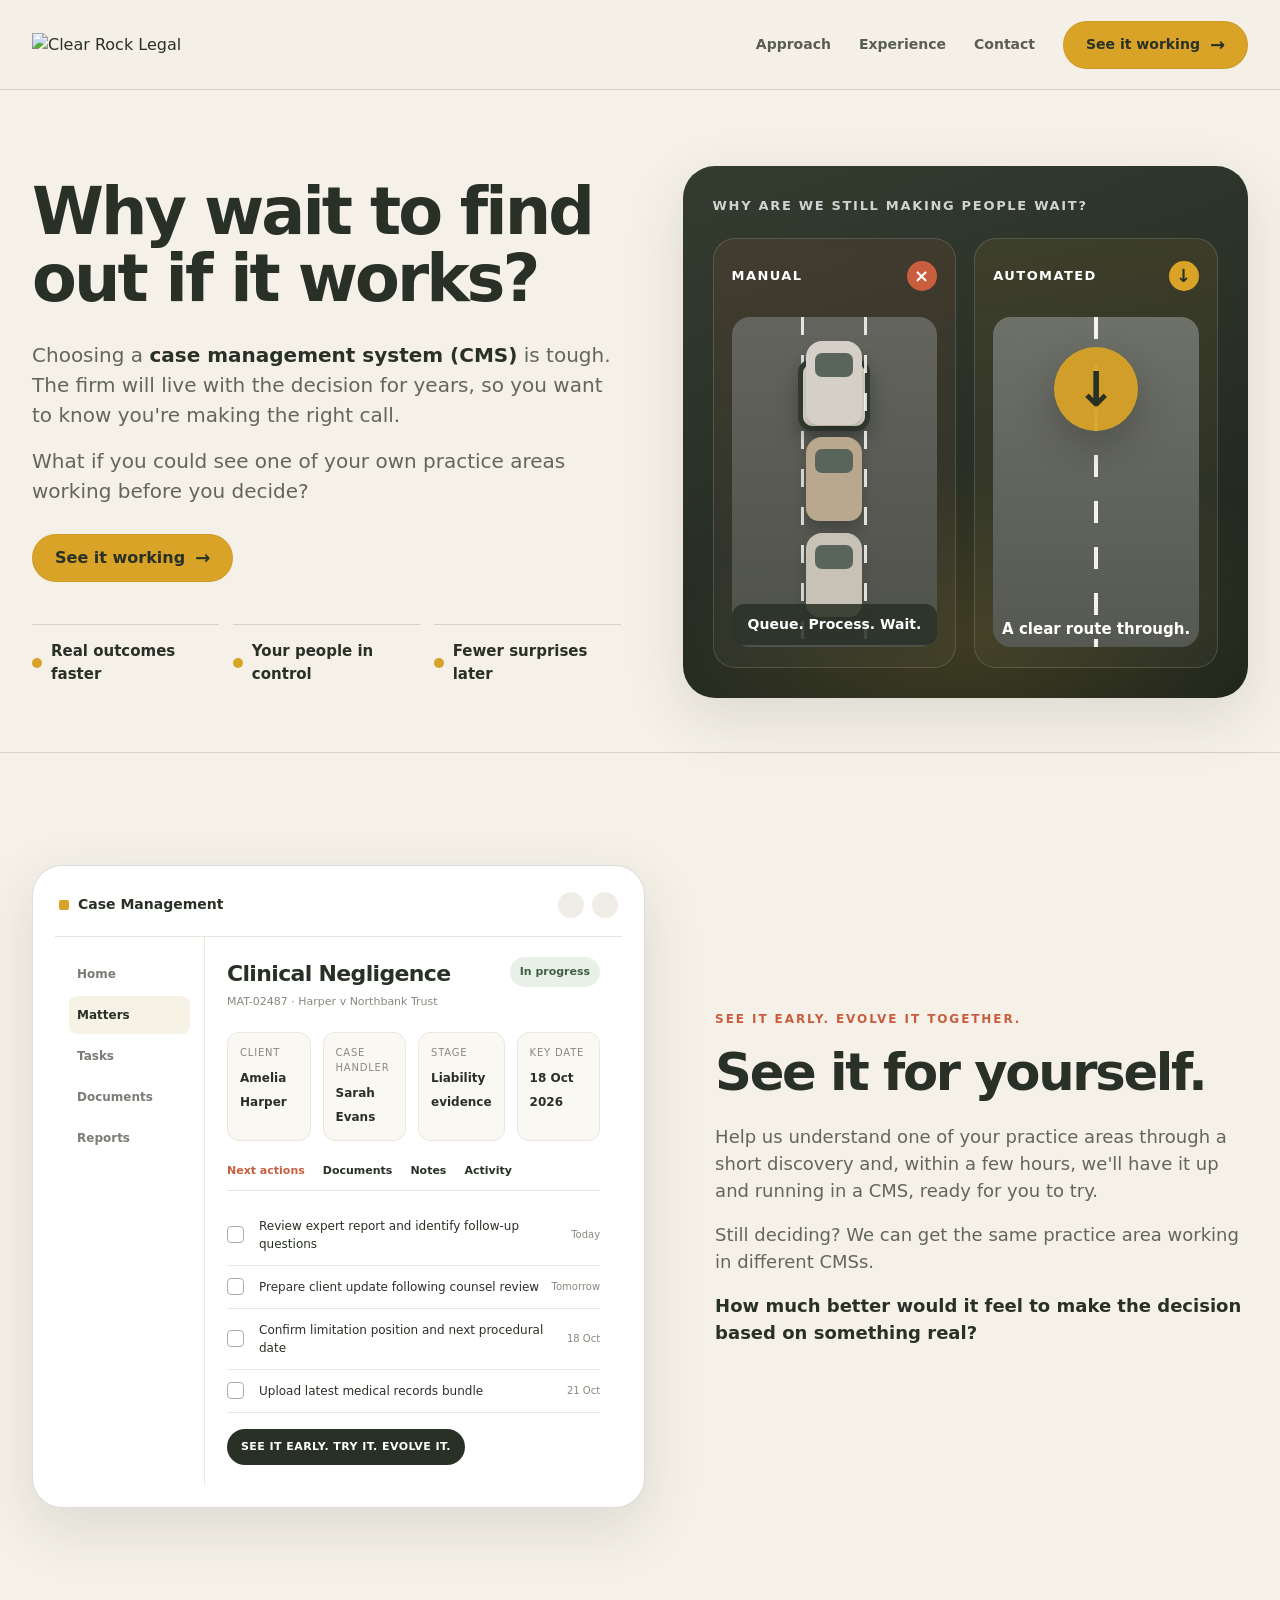
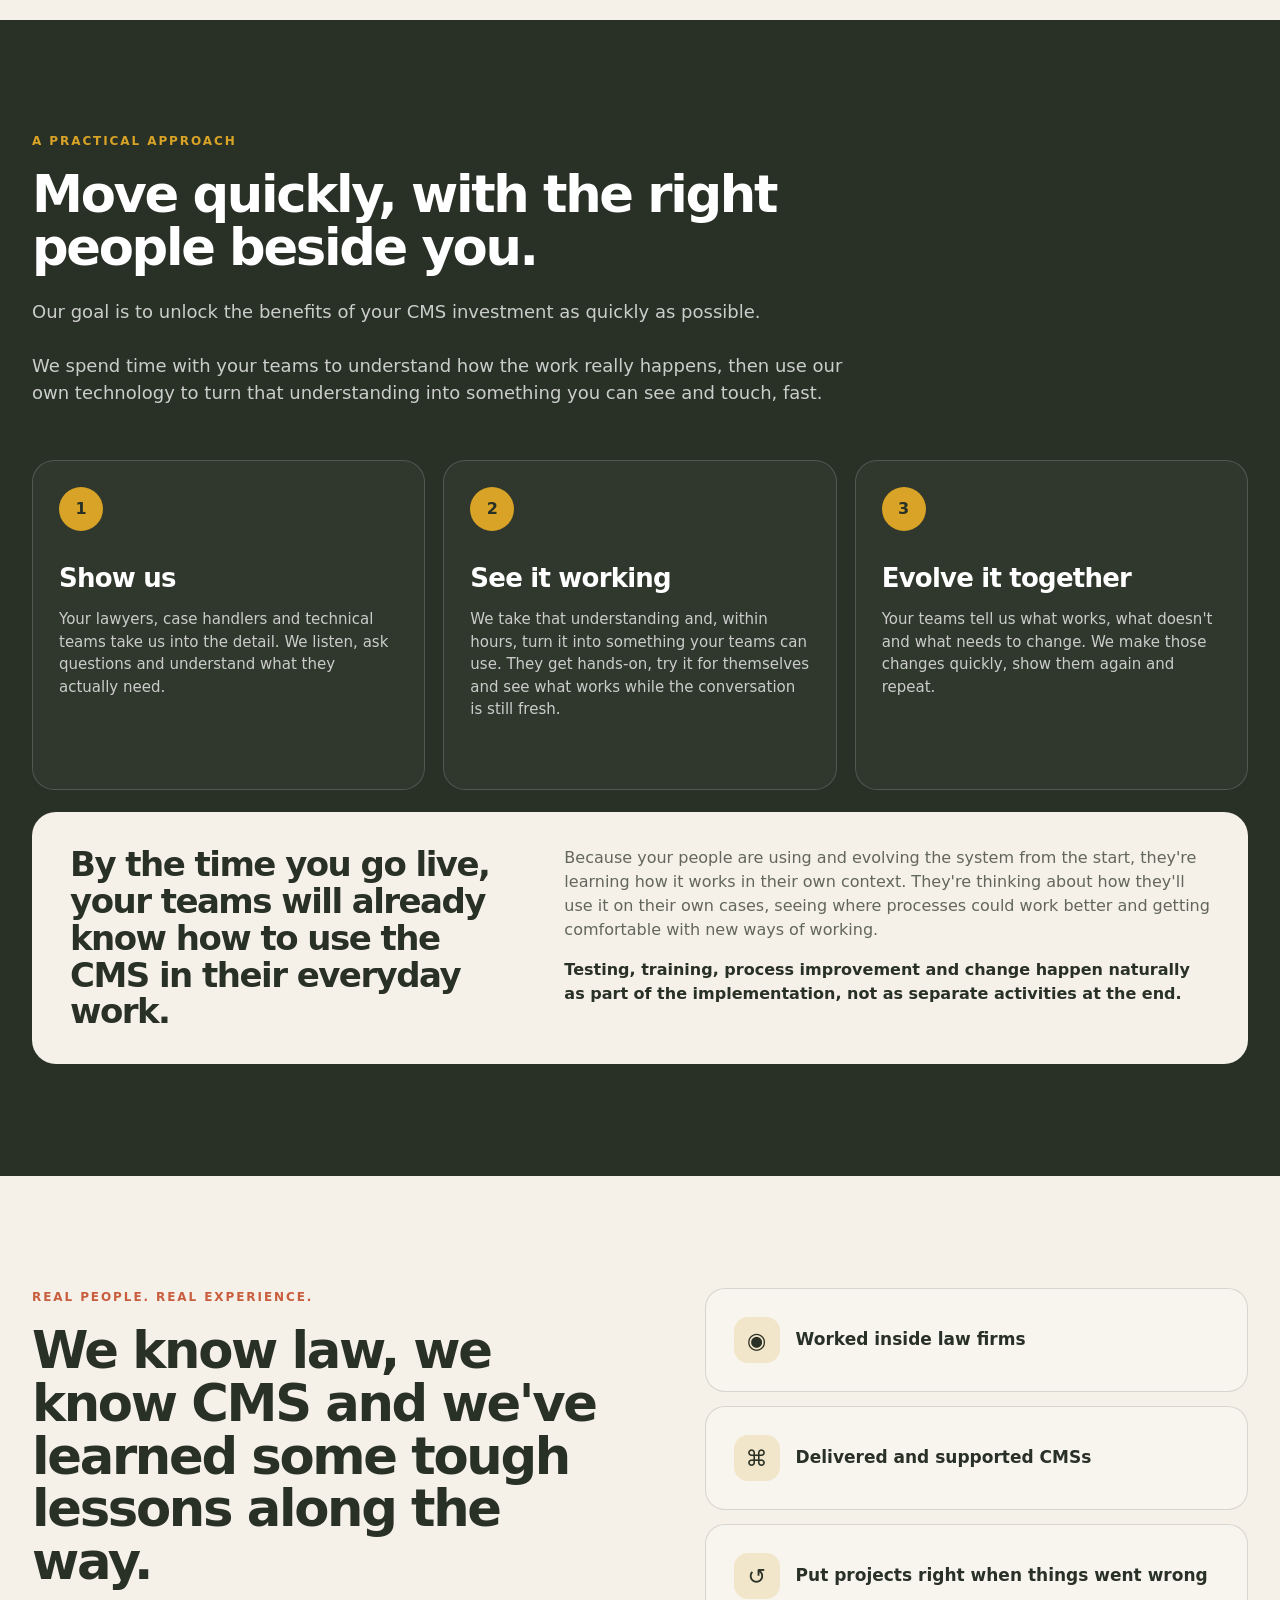
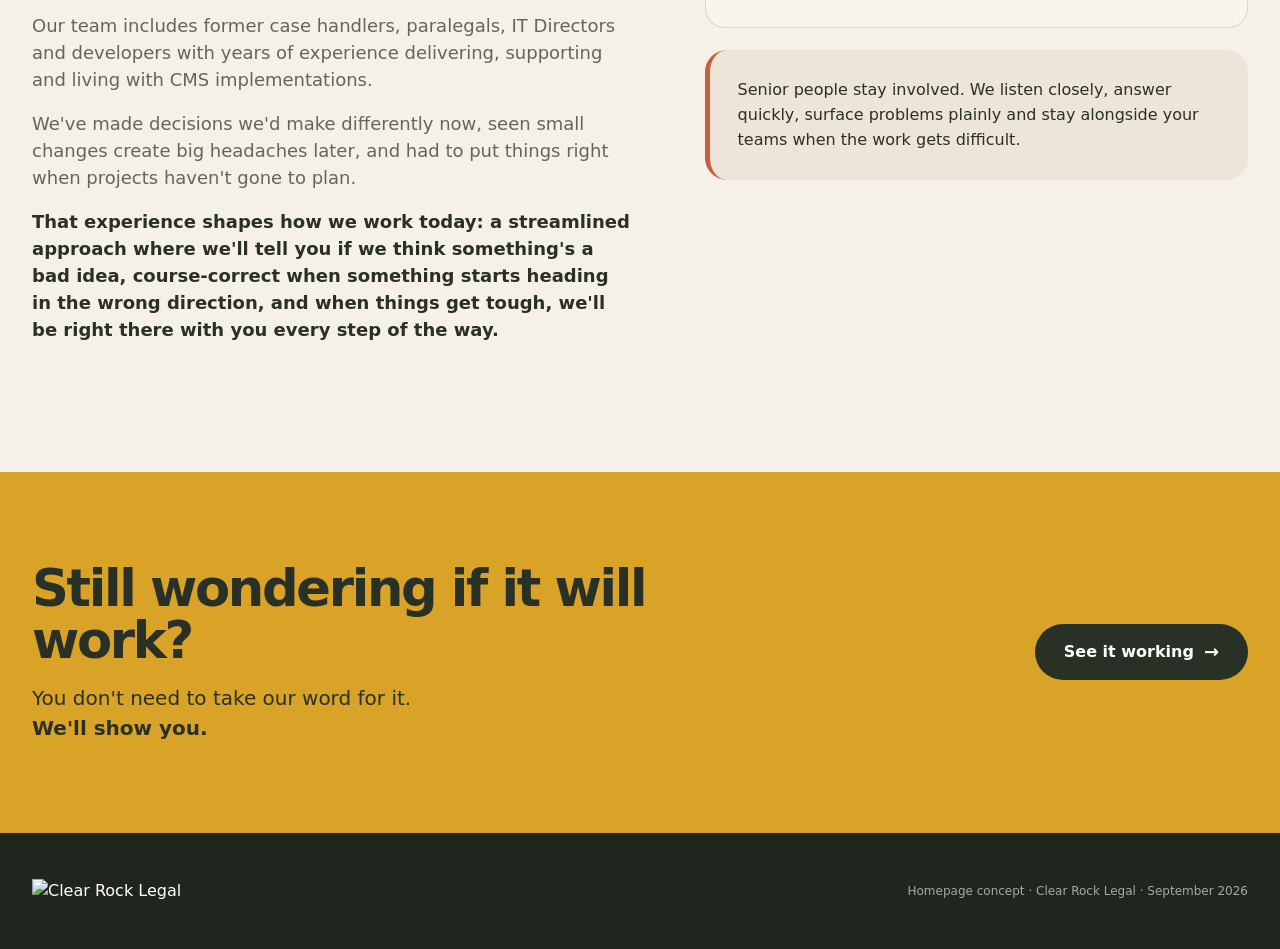
==== logos/index.html @ a6a18e65 "Publish the Clear Rock Legal brochure so it can be served from GitHub Pages. Co-authored-by: Cursor " ====
<!doctype html>
<html lang="en">
<head>
<meta charset="utf-8" />
<meta name="viewport" content="width=device-width, initial-scale=1" />
<title>Clear Rock Legal — Homepage Mockup</title>
<style>
  :root{
    --olive:#293026;
    --ivory:#F5F1E8;
    --saffron:#D8A326;
    --orange:#C95E3F;
    --taupe:#978B80;
    --paper:#FBF8F1;
    --line:rgba(41,48,38,.16);
    --muted:rgba(41,48,38,.72);
    --shadow:0 20px 60px rgba(41,48,38,.12);
    --radius:24px;
    --content:1240px;
  }
  *{box-sizing:border-box}
  html{scroll-behavior:smooth}
  body{
    margin:0;
    font-family:Inter, ui-sans-serif, system-ui, -apple-system, BlinkMacSystemFont, "Segoe UI", sans-serif;
    color:var(--olive);
    background:var(--ivory);
    line-height:1.5;
    -webkit-font-smoothing:antialiased;
  }
  a{color:inherit;text-decoration:none}
  img{display:block;max-width:100%}
  .wrap{width:min(var(--content), calc(100% - 64px));margin:0 auto}
  .site-header{
    height:90px;
    display:flex;
    align-items:center;
    border-bottom:1px solid var(--line);
    background:rgba(245,241,232,.96);
  }
  .nav{display:flex;align-items:center;justify-content:space-between;gap:32px}
  .brand{width:250px}
  .nav-right{display:flex;align-items:center;gap:28px;font-size:14px;font-weight:600}
  .nav-link{opacity:.76}
  .nav-cta,.button{
    display:inline-flex;align-items:center;justify-content:center;gap:10px;
    min-height:48px;padding:0 22px;border-radius:999px;
    background:var(--saffron);color:var(--olive);font-weight:700;
    border:1px solid rgba(41,48,38,.06);
  }
  .nav-cta span,.button span{font-size:18px;line-height:1}

  .hero{padding:76px 0 54px;border-bottom:1px solid var(--line)}
  .hero-grid{display:grid;grid-template-columns:1.02fr .98fr;gap:62px;align-items:center}
  h1,h2,h3{margin:0;letter-spacing:-.045em;line-height:1.03}
  h1{font-size:clamp(56px,5.1vw,78px);max-width:760px;font-weight:650}
  h2{font-size:clamp(42px,4vw,62px);font-weight:640}
  h3{font-size:28px;font-weight:650}
  .hero-copy{font-size:20px;max-width:650px;margin:28px 0 0;color:var(--muted)}
  .hero-copy p{margin:0 0 16px}
  .hero-copy strong{color:var(--olive)}
  .hero-actions{display:flex;align-items:center;gap:20px;margin-top:28px}
  .proof-row{display:grid;grid-template-columns:repeat(3,1fr);gap:14px;margin-top:42px}
  .proof-pill{border-top:1px solid var(--line);padding-top:15px;font-size:15px;font-weight:700;display:flex;gap:9px;align-items:center}
  .proof-dot{width:10px;height:10px;border-radius:50%;background:var(--saffron);flex:0 0 auto}

  .toll{
    position:relative;min-height:520px;border-radius:32px;overflow:hidden;
    background:linear-gradient(160deg,#343c30 0%,#252b22 68%,#1f251d 100%);
    box-shadow:var(--shadow);padding:30px;
  }
  .toll::before{content:"";position:absolute;inset:auto -60px -120px -30px;height:360px;background:radial-gradient(ellipse at center,rgba(216,163,38,.15),transparent 70%);transform:rotate(-8deg)}
  .toll-title{position:relative;color:white;font-size:13px;font-weight:700;letter-spacing:.13em;text-transform:uppercase;opacity:.78;margin-bottom:22px}
  .lanes{position:relative;display:grid;grid-template-columns:1fr 1fr;gap:18px;height:430px}
  .lane{position:relative;border-radius:22px;padding:22px 18px;overflow:hidden;border:1px solid rgba(255,255,255,.14);background:rgba(255,255,255,.04)}
  .lane.manual{background:linear-gradient(180deg,rgba(201,94,63,.11),rgba(255,255,255,.035))}
  .lane.auto{background:linear-gradient(180deg,rgba(216,163,38,.09),rgba(255,255,255,.035))}
  .lane-head{display:flex;align-items:center;justify-content:space-between;color:white;font-size:13px;font-weight:800;letter-spacing:.11em}
  .signal{width:30px;height:30px;border-radius:50%;display:grid;place-items:center;font-size:18px;font-weight:800;background:var(--orange)}
  .auto .signal{background:var(--saffron);color:var(--olive)}
  .road{position:absolute;left:18px;right:18px;bottom:20px;top:78px;border-radius:18px;background:linear-gradient(180deg,#62645d 0%,#4f514b 100%);overflow:hidden}
  .road::before,.road::after{content:"";position:absolute;top:0;bottom:0;width:3px;background:repeating-linear-gradient(to bottom,rgba(255,255,255,.82) 0 18px,transparent 18px 38px)}
  .road::before{left:34%}.road::after{right:34%}
  .booth{position:absolute;top:42px;left:50%;transform:translateX(-50%);width:72px;height:72px;border-radius:14px;background:#ded8ca;border:5px solid #343b30;box-shadow:0 10px 22px rgba(0,0,0,.25)}
  .booth::after{content:"";position:absolute;left:11px;right:11px;top:10px;height:22px;background:#7c8778;border-radius:4px}
  .car{position:absolute;left:50%;transform:translateX(-50%);width:56px;height:84px;border-radius:16px 16px 13px 13px;background:#c8c1b5;box-shadow:0 10px 14px rgba(0,0,0,.2)}
  .car::before{content:"";position:absolute;left:9px;right:9px;top:12px;height:24px;border-radius:7px;background:#59645b}
  .c1{bottom:30px}.c2{bottom:126px;background:#b9a78e}.c3{bottom:222px;background:#d4d0c7}
  .manual-note{position:absolute;left:18px;right:18px;bottom:22px;color:white;font-size:14px;font-weight:700;text-align:center;background:rgba(41,48,38,.86);padding:10px;border-radius:12px;z-index:3}
  .clear-path{position:absolute;inset:78px 18px 20px;border-radius:18px;background:linear-gradient(180deg,#6e7169 0%,#555951 100%);overflow:hidden}
  .clear-path::before{content:"";position:absolute;left:50%;top:0;bottom:0;width:4px;transform:translateX(-50%);background:repeating-linear-gradient(to bottom,rgba(255,255,255,.92) 0 22px,transparent 22px 46px)}
  .arrow-down{position:absolute;top:108px;left:50%;transform:translateX(-50%);width:84px;height:84px;border-radius:50%;background:rgba(216,163,38,.94);display:grid;place-items:center;color:var(--olive);font-size:48px;font-weight:600;box-shadow:0 16px 40px rgba(0,0,0,.22)}
  .clear-label{position:absolute;left:22px;right:22px;bottom:26px;text-align:center;color:white;font-size:15px;font-weight:700;z-index:3}

  .section{padding:112px 0}
  .eyebrow{font-size:12px;text-transform:uppercase;letter-spacing:.16em;font-weight:800;color:var(--orange);margin-bottom:18px}
  .see-grid{display:grid;grid-template-columns:1.07fr .93fr;gap:70px;align-items:center}
  .section-copy{font-size:18px;color:var(--muted);max-width:590px;margin-top:24px}
  .section-copy p{margin:0 0 17px}
  .section-copy .question{font-weight:700;color:var(--olive)}
  .cms-shell{background:#fff;border-radius:30px;padding:22px;box-shadow:var(--shadow);border:1px solid var(--line)}
  .cms-top{display:flex;align-items:center;justify-content:space-between;padding:4px 4px 18px;border-bottom:1px solid #e9e5dc}
  .cms-brand{display:flex;gap:9px;align-items:center;font-weight:800;font-size:14px}.cms-brand b{width:10px;height:10px;border-radius:2px;background:var(--saffron);display:inline-block}
  .cms-actions{display:flex;gap:8px}.mini-circle{width:26px;height:26px;border-radius:50%;background:#f0ede6}
  .cms-body{display:grid;grid-template-columns:150px 1fr;min-height:420px}
  .cms-nav{padding:18px 14px;border-right:1px solid #ece8df}
  .cms-nav div{font-size:12px;font-weight:650;color:#7b7c76;padding:10px 8px;border-radius:8px;margin-bottom:3px}.cms-nav div.active{background:#f7f2e6;color:var(--olive)}
  .matter{padding:20px 22px}
  .matter-head{display:flex;align-items:flex-start;justify-content:space-between;gap:20px}
  .matter-head h4{margin:0;font-size:22px;letter-spacing:-.03em}.status{font-size:11px;font-weight:800;background:#e8f0e7;color:#416044;padding:7px 10px;border-radius:999px}
  .meta{display:grid;grid-template-columns:repeat(4,1fr);gap:12px;margin:22px 0}
  .meta-card{background:#faf8f3;border:1px solid #ece7dc;border-radius:12px;padding:12px}.meta-card span{display:block;font-size:10px;text-transform:uppercase;letter-spacing:.08em;color:#8a887f;margin-bottom:5px}.meta-card strong{font-size:12px}
  .tabs{display:flex;gap:18px;border-bottom:1px solid #ebe6db;padding-bottom:10px;margin-bottom:14px}.tabs b{font-size:11px}.tabs b:first-child{color:var(--orange)}
  .task{display:grid;grid-template-columns:22px 1fr auto;align-items:center;gap:10px;padding:12px 0;border-bottom:1px solid #eee9df;font-size:12px}.box{width:17px;height:17px;border:1.5px solid #b0aca2;border-radius:4px}.due{font-size:10px;color:#8b877d}
  .cms-note{display:inline-flex;margin-top:16px;background:var(--olive);color:white;padding:10px 14px;border-radius:999px;font-size:11px;font-weight:700;letter-spacing:.04em}

  .approach{background:var(--olive);color:white;padding:112px 0}
  .approach .eyebrow{color:var(--saffron)}
  .approach-head{max-width:930px}.approach-head h2{max-width:850px}.approach-intro{font-size:18px;color:rgba(255,255,255,.76);max-width:820px;margin-top:25px}
  .steps{display:grid;grid-template-columns:repeat(3,1fr);gap:18px;margin-top:54px}
  .step{border:1px solid rgba(255,255,255,.16);border-radius:22px;padding:26px;background:rgba(255,255,255,.035);min-height:330px}
  .step-no{width:44px;height:44px;border-radius:50%;display:grid;place-items:center;background:var(--saffron);color:var(--olive);font-weight:850;margin-bottom:34px}
  .step h3{font-size:26px;letter-spacing:-.03em;margin-bottom:16px}.step p{color:rgba(255,255,255,.75);font-size:15px;margin:0}
  .payoff{margin-top:22px;background:var(--ivory);color:var(--olive);border-radius:24px;padding:34px 38px;display:grid;grid-template-columns:.95fr 1.35fr;gap:40px;align-items:start}
  .payoff h3{font-size:34px;line-height:1.08}.payoff p{margin:0 0 16px;font-size:16px;color:var(--muted)}.payoff p:last-child{font-weight:750;color:var(--olive)}

  .experience{padding:112px 0}
  .exp-grid{display:grid;grid-template-columns:1.05fr .95fr;gap:72px;align-items:start}
  .exp-copy{font-size:18px;color:var(--muted);margin-top:24px}.exp-copy p{margin:0 0 17px}.exp-copy strong{color:var(--olive)}
  .proof-stack{display:grid;gap:14px}
  .proof-card{padding:28px;border-radius:20px;border:1px solid var(--line);background:rgba(255,255,255,.32);display:grid;grid-template-columns:46px 1fr;gap:16px;align-items:center}
  .proof-icon{width:46px;height:46px;border-radius:14px;background:rgba(216,163,38,.18);display:grid;place-items:center;font-size:22px}.proof-card strong{font-size:17px}
  .battle-note{margin-top:22px;padding:28px;border-radius:22px;background:#eee5d9;border-left:5px solid var(--orange);font-size:16px;line-height:1.55}

  .cta{padding:90px 0;background:var(--saffron);color:var(--olive)}
  .cta-inner{display:grid;grid-template-columns:1fr auto;align-items:center;gap:48px}
  .cta h2{max-width:780px}.cta p{font-size:20px;margin:16px 0 0;max-width:640px}
  .cta .button{background:var(--olive);color:white;min-height:56px;padding:0 28px}
  footer{background:#20261d;color:white;padding:46px 0}
  .footer-grid{display:flex;justify-content:space-between;align-items:center;gap:30px}.footer-brand{width:240px}.footer-small{font-size:12px;color:rgba(255,255,255,.6)}

  @media (max-width:900px){
    .wrap{width:min(100% - 34px,var(--content))}.nav-right .nav-link{display:none}.brand{width:210px}
    .hero-grid,.see-grid,.exp-grid,.payoff,.cta-inner{grid-template-columns:1fr}.hero{padding-top:52px}.toll{min-height:460px}
    .proof-row,.steps{grid-template-columns:1fr}.section,.experience,.approach{padding:80px 0}.cms-body{grid-template-columns:110px 1fr}.meta{grid-template-columns:repeat(2,1fr)}
  }
</style>
</head>
<body>
<header class="site-header">
  <div class="wrap nav">
    <a class="brand" href="#"><img src="assets/clear-rock-legal-saffron.png" alt="Clear Rock Legal" /></a>
    <nav class="nav-right" aria-label="Primary">
      <a class="nav-link" href="#approach">Approach</a>
      <a class="nav-link" href="#experience">Experience</a>
      <a class="nav-link" href="#contact">Contact</a>
      <a class="nav-cta" href="#contact">See it working <span>→</span></a>
    </nav>
  </div>
</header>

<main>
<section class="hero">
  <div class="wrap hero-grid">
    <div>
      <h1>Why wait to find out if it works?</h1>
      <div class="hero-copy">
        <p>Choosing a <strong>case management system (CMS)</strong> is tough. The firm will live with the decision for years, so you want to know you're making the right call.</p>
        <p>What if you could see one of your own practice areas working before you decide?</p>
      </div>
      <div class="hero-actions"><a class="button" href="#see">See it working <span>→</span></a></div>
      <div class="proof-row">
        <div class="proof-pill"><span class="proof-dot"></span>Real outcomes faster</div>
        <div class="proof-pill"><span class="proof-dot"></span>Your people in control</div>
        <div class="proof-pill"><span class="proof-dot"></span>Fewer surprises later</div>
      </div>
    </div>
    <div class="toll" aria-label="Concept illustration showing a manual lane queue beside a clear automated lane">
      <div class="toll-title">Why are we still making people wait?</div>
      <div class="lanes">
        <div class="lane manual">
          <div class="lane-head"><span>MANUAL</span><span class="signal">×</span></div>
          <div class="road">
            <div class="booth"></div>
            <div class="car c3"></div><div class="car c2"></div><div class="car c1"></div>
          </div>
          <div class="manual-note">Queue. Process. Wait.</div>
        </div>
        <div class="lane auto">
          <div class="lane-head"><span>AUTOMATED</span><span class="signal">↓</span></div>
          <div class="clear-path"></div>
          <div class="arrow-down">↓</div>
          <div class="clear-label">A clear route through.</div>
        </div>
      </div>
    </div>
  </div>
</section>

<section class="section" id="see">
  <div class="wrap see-grid">
    <div class="cms-shell" aria-label="Illustrative case management system screen">
      <div class="cms-top"><div class="cms-brand"><b></b> Case Management</div><div class="cms-actions"><span class="mini-circle"></span><span class="mini-circle"></span></div></div>
      <div class="cms-body">
        <div class="cms-nav"><div>Home</div><div class="active">Matters</div><div>Tasks</div><div>Documents</div><div>Reports</div></div>
        <div class="matter">
          <div class="matter-head"><div><h4>Clinical Negligence</h4><div style="font-size:11px;color:#8b877d;margin-top:4px">MAT-02487 · Harper v Northbank Trust</div></div><span class="status">In progress</span></div>
          <div class="meta">
            <div class="meta-card"><span>Client</span><strong>Amelia Harper</strong></div>
            <div class="meta-card"><span>Case handler</span><strong>Sarah Evans</strong></div>
            <div class="meta-card"><span>Stage</span><strong>Liability evidence</strong></div>
            <div class="meta-card"><span>Key date</span><strong>18 Oct 2026</strong></div>
          </div>
          <div class="tabs"><b>Next actions</b><b>Documents</b><b>Notes</b><b>Activity</b></div>
          <div class="task"><span class="box"></span><span>Review expert report and identify follow-up questions</span><span class="due">Today</span></div>
          <div class="task"><span class="box"></span><span>Prepare client update following counsel review</span><span class="due">Tomorrow</span></div>
          <div class="task"><span class="box"></span><span>Confirm limitation position and next procedural date</span><span class="due">18 Oct</span></div>
          <div class="task"><span class="box"></span><span>Upload latest medical records bundle</span><span class="due">21 Oct</span></div>
          <div class="cms-note">SEE IT EARLY. TRY IT. EVOLVE IT.</div>
        </div>
      </div>
    </div>
    <div>
      <div class="eyebrow">See it early. Evolve it together.</div>
      <h2>See it for yourself.</h2>
      <div class="section-copy">
        <p>Help us understand one of your practice areas through a short discovery and, within a few hours, we'll have it up and running in a CMS, ready for you to try.</p>
        <p>Still deciding? We can get the same practice area working in different CMSs.</p>
        <p class="question">How much better would it feel to make the decision based on something real?</p>
      </div>
    </div>
  </div>
</section>

<section class="approach" id="approach">
  <div class="wrap">
    <div class="approach-head">
      <div class="eyebrow">A practical approach</div>
      <h2>Move quickly, with the right people beside you.</h2>
      <div class="approach-intro">Our goal is to unlock the benefits of your CMS investment as quickly as possible.<br><br>We spend time with your teams to understand how the work really happens, then use our own technology to turn that understanding into something you can see and touch, fast.</div>
    </div>
    <div class="steps">
      <article class="step"><div class="step-no">1</div><h3>Show us</h3><p>Your lawyers, case handlers and technical teams take us into the detail. We listen, ask questions and understand what they actually need.</p></article>
      <article class="step"><div class="step-no">2</div><h3>See it working</h3><p>We take that understanding and, within hours, turn it into something your teams can use. They get hands-on, try it for themselves and see what works while the conversation is still fresh.</p></article>
      <article class="step"><div class="step-no">3</div><h3>Evolve it together</h3><p>Your teams tell us what works, what doesn't and what needs to change. We make those changes quickly, show them again and repeat.</p></article>
    </div>
    <div class="payoff">
      <h3>By the time you go live, your teams will already know how to use the CMS in their everyday work.</h3>
      <div>
        <p>Because your people are using and evolving the system from the start, they're learning how it works in their own context. They're thinking about how they'll use it on their own cases, seeing where processes could work better and getting comfortable with new ways of working.</p>
        <p>Testing, training, process improvement and change happen naturally as part of the implementation, not as separate activities at the end.</p>
      </div>
    </div>
  </div>
</section>

<section class="experience" id="experience">
  <div class="wrap exp-grid">
    <div>
      <div class="eyebrow">Real people. Real experience.</div>
      <h2>We know law, we know CMS and we've learned some tough lessons along the way.</h2>
      <div class="exp-copy">
        <p>Our team includes former case handlers, paralegals, IT Directors and developers with years of experience delivering, supporting and living with CMS implementations.</p>
        <p>We've made decisions we'd make differently now, seen small changes create big headaches later, and had to put things right when projects haven't gone to plan.</p>
        <p><strong>That experience shapes how we work today: a streamlined approach where we'll tell you if we think something's a bad idea, course-correct when something starts heading in the wrong direction, and when things get tough, we'll be right there with you every step of the way.</strong></p>
      </div>
    </div>
    <div>
      <div class="proof-stack">
        <div class="proof-card"><div class="proof-icon">◉</div><strong>Worked inside law firms</strong></div>
        <div class="proof-card"><div class="proof-icon">⌘</div><strong>Delivered and supported CMSs</strong></div>
        <div class="proof-card"><div class="proof-icon">↺</div><strong>Put projects right when things went wrong</strong></div>
      </div>
      <div class="battle-note">Senior people stay involved. We listen closely, answer quickly, surface problems plainly and stay alongside your teams when the work gets difficult.</div>
    </div>
  </div>
</section>

<section class="cta" id="contact">
  <div class="wrap cta-inner">
    <div><h2>Still wondering if it will work?</h2><p>You don't need to take our word for it.<br><strong>We'll show you.</strong></p></div>
    <a class="button" href="mailto:hello@clearrocklegal.com">See it working <span>→</span></a>
  </div>
</section>
</main>

<footer>
  <div class="wrap footer-grid">
    <div class="footer-brand"><img src="assets/clear-rock-legal-white.png" alt="Clear Rock Legal" /></div>
    <div class="footer-small">Homepage concept · Clear Rock Legal · September 2026</div>
  </div>
</footer>
</body>
</html>
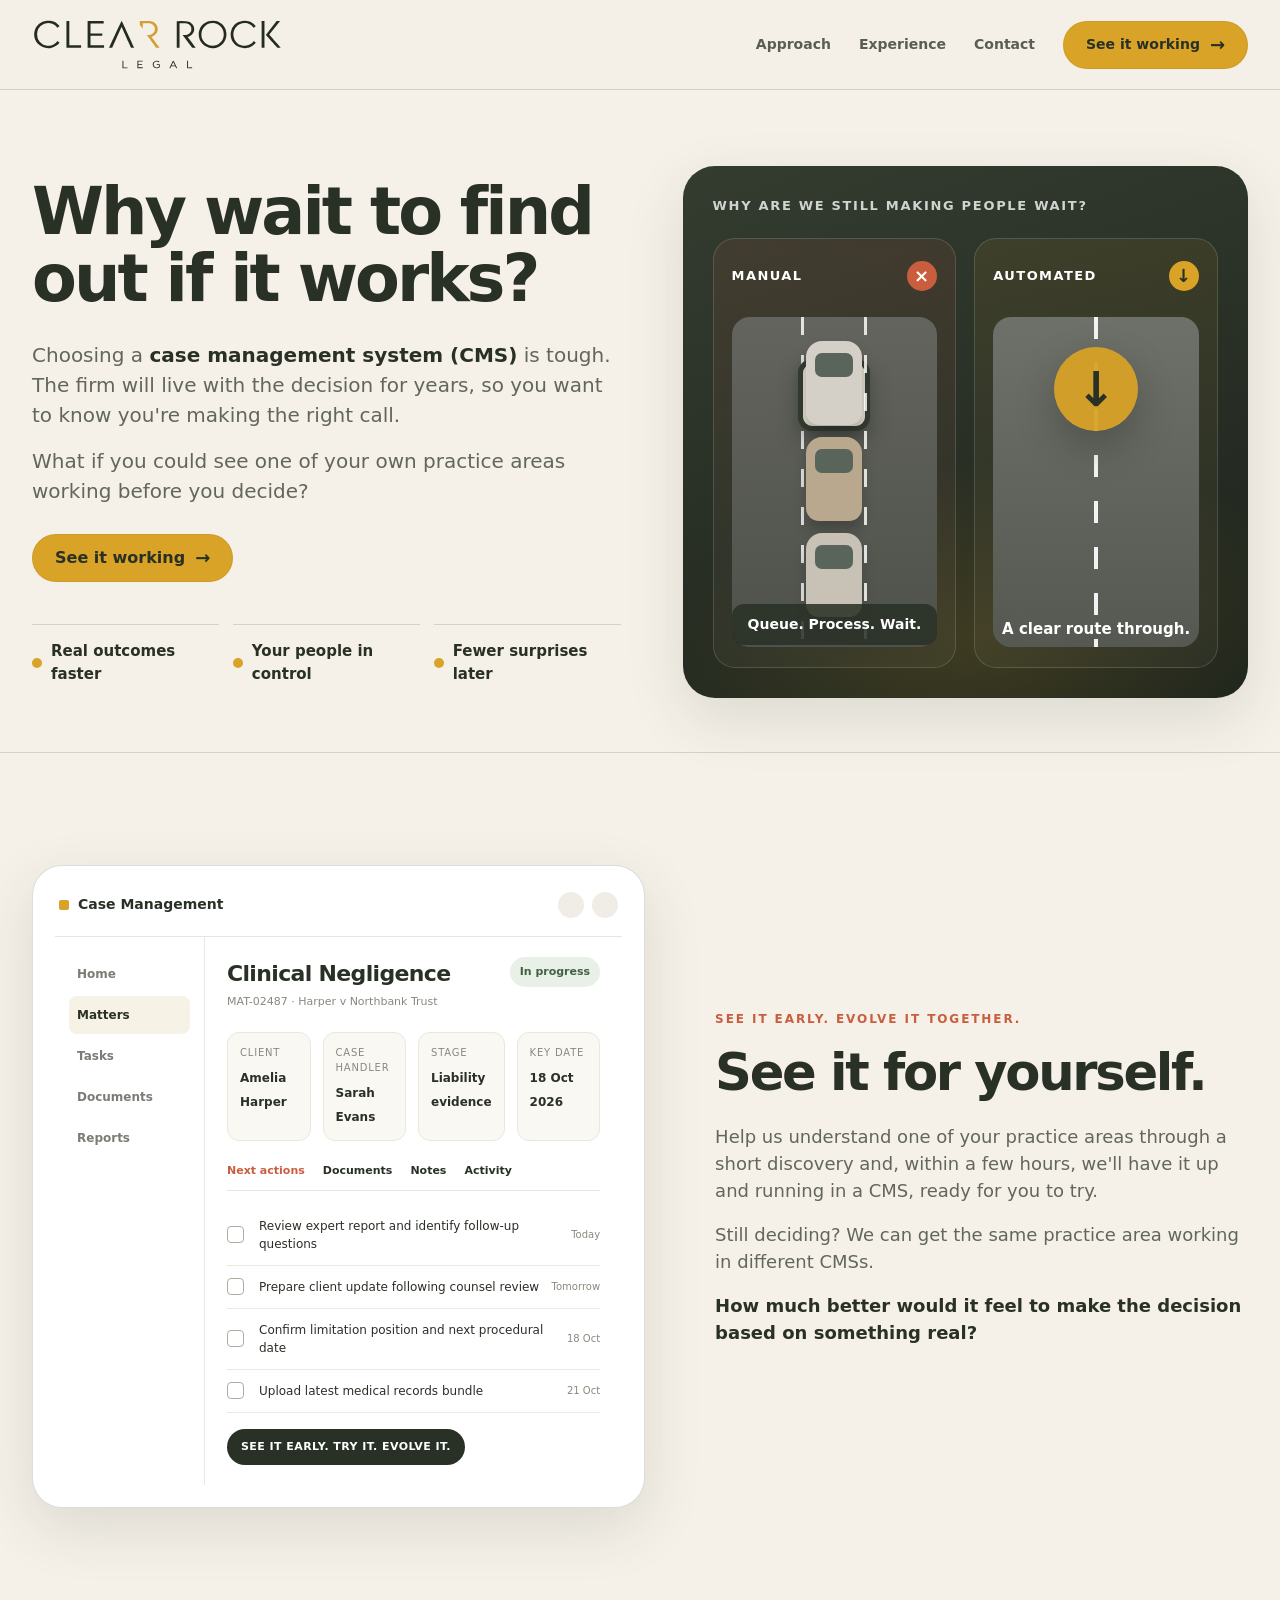
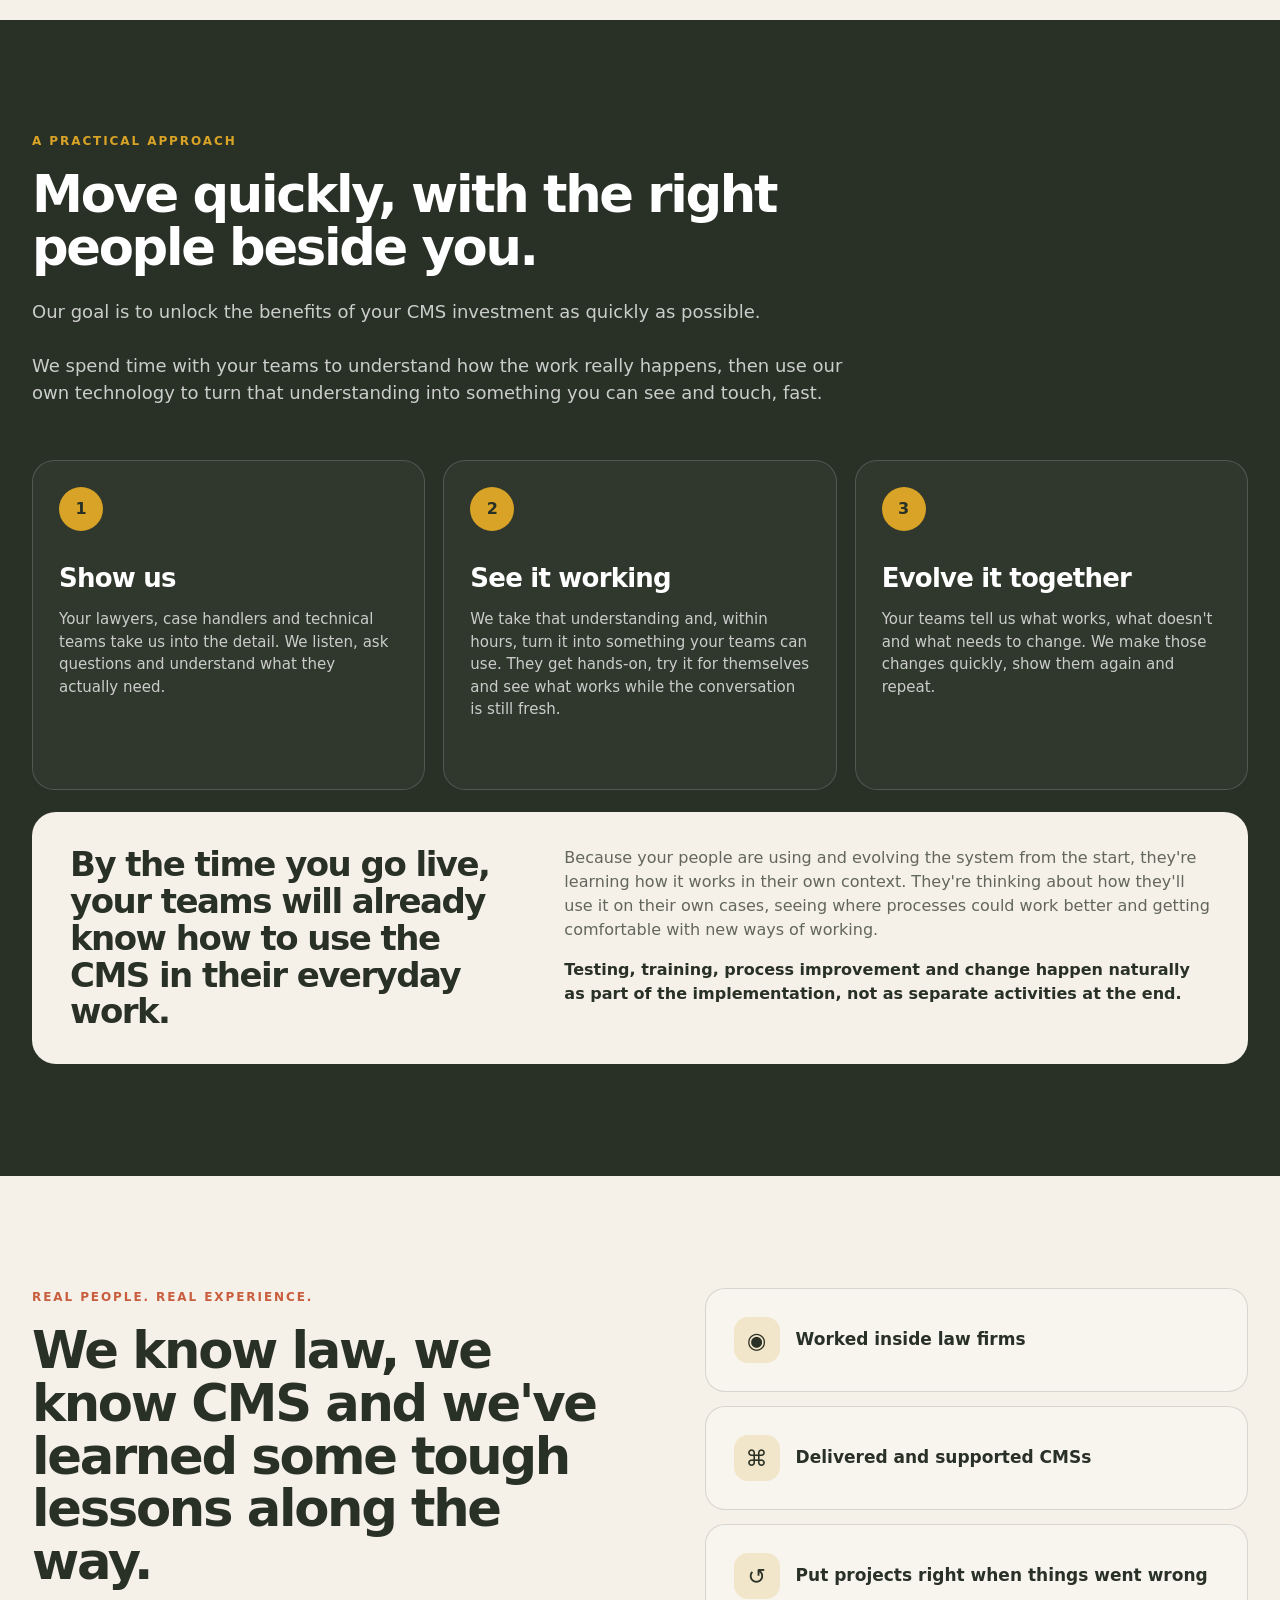
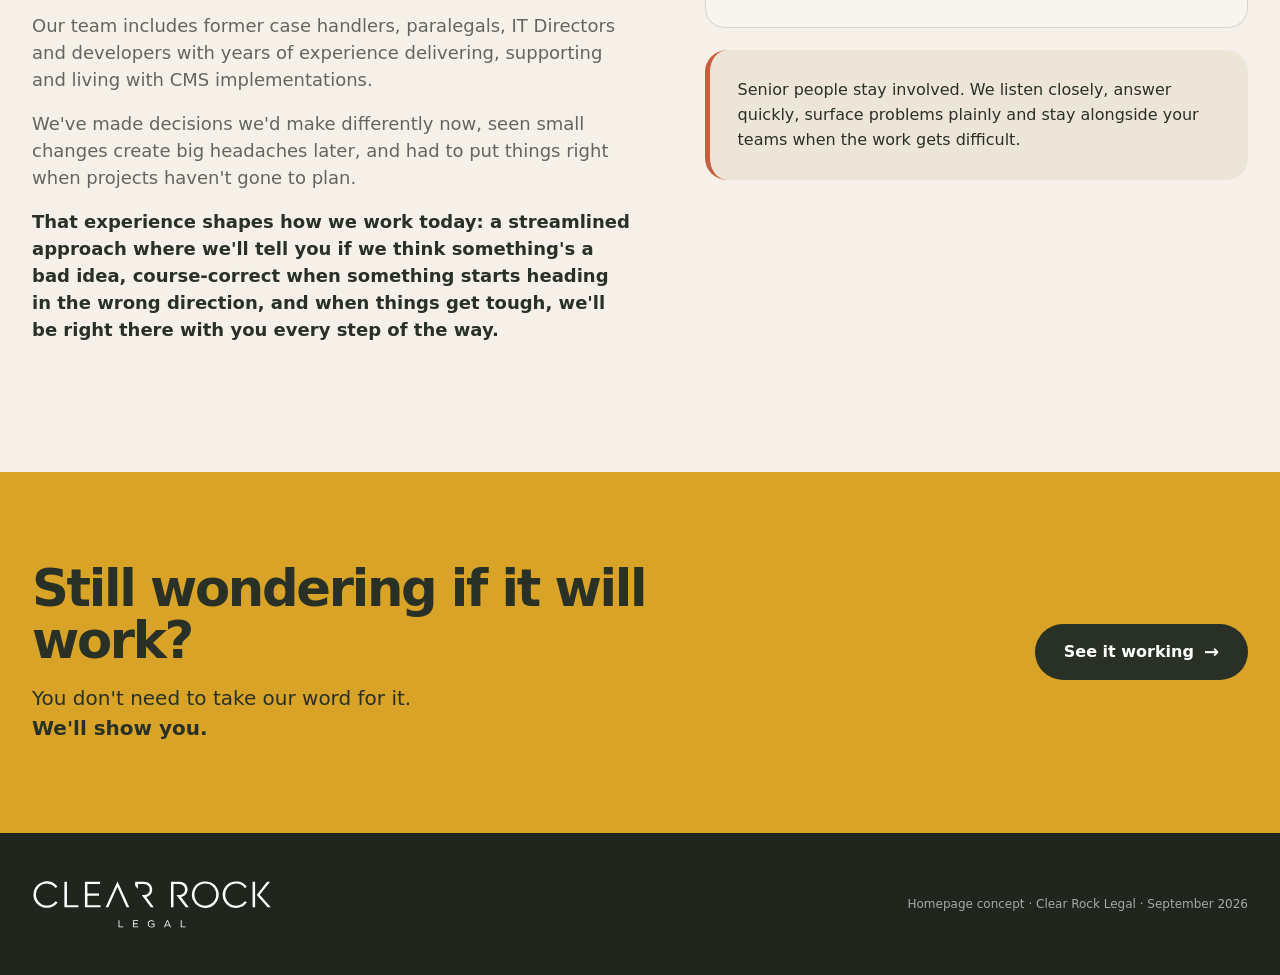
==== commit c90c196b: "Use the vector wordmarks in the header and footer. Co-authored-by: Cursor <cursoragent@cursor.com>" ====
--- a/logos/index.html
+++ b/logos/index.html
@@ -149,7 +149,7 @@
 <body>
 <header class="site-header">
   <div class="wrap nav">
-    <a class="brand" href="#"><img src="assets/clear-rock-legal-saffron.png" alt="Clear Rock Legal" /></a>
+    <a class="brand" href="#"><img src="../assets/logo-saffron.svg" alt="Clear Rock Legal" /></a>
     <nav class="nav-right" aria-label="Primary">
       <a class="nav-link" href="#approach">Approach</a>
       <a class="nav-link" href="#experience">Experience</a>
@@ -279,14 +279,14 @@
 <section class="cta" id="contact">
   <div class="wrap cta-inner">
     <div><h2>Still wondering if it will work?</h2><p>You don't need to take our word for it.<br><strong>We'll show you.</strong></p></div>
-    <a class="button" href="mailto:hello@clearrocklegal.com">See it working <span>→</span></a>
+    <a class="button" href="mailto:neil@crlegal.co.uk">See it working <span>→</span></a>
   </div>
 </section>
 </main>
 
 <footer>
   <div class="wrap footer-grid">
-    <div class="footer-brand"><img src="assets/clear-rock-legal-white.png" alt="Clear Rock Legal" /></div>
+    <div class="footer-brand"><img src="../assets/logo-white.svg" alt="Clear Rock Legal" /></div>
     <div class="footer-small">Homepage concept · Clear Rock Legal · September 2026</div>
   </div>
 </footer>
